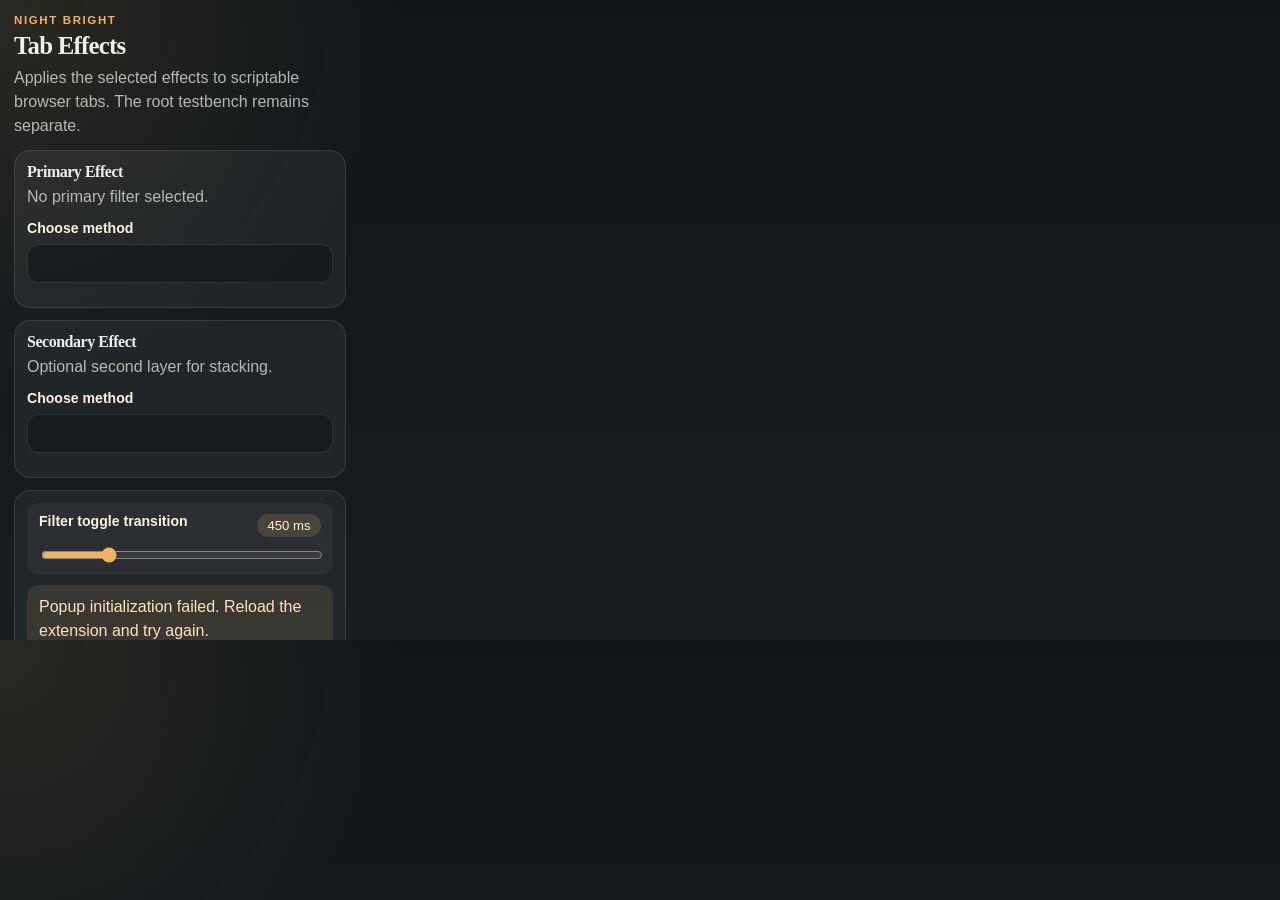
==== chrome-extension/popup.html @ 32736572 "now operates effectively as an extension" ====
<!DOCTYPE html>
<html lang="en">
<head>
  <meta charset="UTF-8">
  <meta name="viewport" content="width=device-width, initial-scale=1.0">
  <title>Night Bright</title>
  <link rel="stylesheet" href="popup.css">
</head>
<body>
  <main class="popup-shell">
    <header class="popup-head">
      <p class="eyebrow">Night Bright</p>
      <h1>Tab Effects</h1>
      <p class="lede">Applies the selected effects to scriptable browser tabs. The root testbench remains separate.</p>
    </header>

    <section class="panel">
      <div class="section-head">
        <h2>Primary Effect</h2>
        <p id="primary-summary" class="summary">No primary filter selected.</p>
      </div>
      <label class="field-label" for="primary-method">Choose method</label>
      <select id="primary-method" class="method-select"></select>
      <div id="primary-panel" class="param-panel"></div>
    </section>

    <section class="panel">
      <div class="section-head">
        <h2>Secondary Effect</h2>
        <p id="secondary-summary" class="summary">Optional second layer for stacking.</p>
      </div>
      <label class="field-label" for="secondary-method">Choose method</label>
      <select id="secondary-method" class="method-select"></select>
      <div id="secondary-panel" class="param-panel"></div>
    </section>

    <section class="panel">
      <div class="slider-block">
        <div class="slider-head">
          <label class="field-label" for="transition-ms">Filter toggle transition</label>
          <output id="transition-ms-value" class="value-pill" for="transition-ms">450 ms</output>
        </div>
        <input id="transition-ms" type="range" min="0" max="2000" step="25" value="450">
      </div>
      <p id="status" class="status">Settings are stored globally and applied to scriptable tabs.</p>
    </section>
  </main>

  <script src="effect-model.js"></script>
  <script src="popup.js"></script>
</body>
</html>
---- chrome-extension/popup.css ----
:root {
  color-scheme: only dark;
  --bg-top: #10161a;
  --bg-bottom: #181d22;
  --panel-bg: rgba(255, 255, 255, 0.05);
  --panel-line: rgba(255, 255, 255, 0.1);
  --copy: #eef1eb;
  --muted: rgba(238, 241, 235, 0.72);
  --accent: #efb261;
  --accent-soft: rgba(239, 178, 97, 0.16);
}

* {
  box-sizing: border-box;
}

html,
body {
  margin: 0;
  min-width: 360px;
}

body {
  background:
    radial-gradient(circle at top left, rgba(239, 178, 97, 0.12), transparent 28%),
    linear-gradient(180deg, var(--bg-top) 0%, var(--bg-bottom) 100%);
  color: var(--copy);
  font-family: "Trebuchet MS", "Segoe UI", sans-serif;
}

.popup-shell {
  display: grid;
  gap: 12px;
  width: 360px;
  max-height: 640px;
  padding: 14px;
  overflow: auto;
}

.popup-head {
  display: grid;
  gap: 6px;
}

.popup-head h1,
.section-head h2 {
  margin: 0;
  font-family: Georgia, "Book Antiqua", serif;
  letter-spacing: -0.03em;
}

.popup-head h1 {
  font-size: 1.55rem;
}

.eyebrow {
  margin: 0;
  color: var(--accent);
  letter-spacing: 0.14em;
  text-transform: uppercase;
  font-size: 0.72rem;
  font-weight: 700;
}

.lede,
.summary,
.status {
  margin: 0;
  color: var(--muted);
  line-height: 1.5;
}

.panel {
  padding: 12px;
  border: 1px solid var(--panel-line);
  border-radius: 16px;
  background: var(--panel-bg);
}

.section-head {
  display: grid;
  gap: 4px;
  margin-bottom: 10px;
}

.section-head h2 {
  font-size: 1rem;
}

.field-label {
  display: inline-block;
  margin-bottom: 8px;
  color: #fff3dd;
  font-size: 0.88rem;
  font-weight: 700;
}

.method-select,
.slider-block input[type="range"],
.param-slider input[type="range"] {
  width: 100%;
}

.method-select {
  appearance: none;
  border: 1px solid var(--panel-line);
  border-radius: 12px;
  padding: 10px 12px;
  background: rgba(7, 10, 13, 0.35);
  color: var(--copy);
  font: inherit;
}

.param-panel {
  display: grid;
  gap: 10px;
  margin-top: 12px;
}

.empty-panel {
  margin: 0;
  padding: 10px 12px;
  border-radius: 12px;
  background: rgba(255, 255, 255, 0.04);
  color: var(--muted);
  line-height: 1.45;
}

.slider-block,
.param-slider {
  display: grid;
  gap: 8px;
  padding: 10px 12px;
  border-radius: 12px;
  background: rgba(255, 255, 255, 0.04);
}

.slider-head {
  display: flex;
  align-items: center;
  justify-content: space-between;
  gap: 12px;
}

.value-pill {
  min-width: 64px;
  padding: 4px 10px;
  border-radius: 999px;
  background: var(--accent-soft);
  color: #fff0d5;
  text-align: center;
  font-size: 0.82rem;
}

.range-copy p {
  margin: 0;
  color: var(--muted);
  font-size: 0.82rem;
  line-height: 1.45;
}

.status {
  margin-top: 10px;
  padding: 10px 12px;
  border-radius: 12px;
  background: rgba(239, 178, 97, 0.11);
  color: #ffe3bb;
}

input[type="range"] {
  accent-color: var(--accent);
}
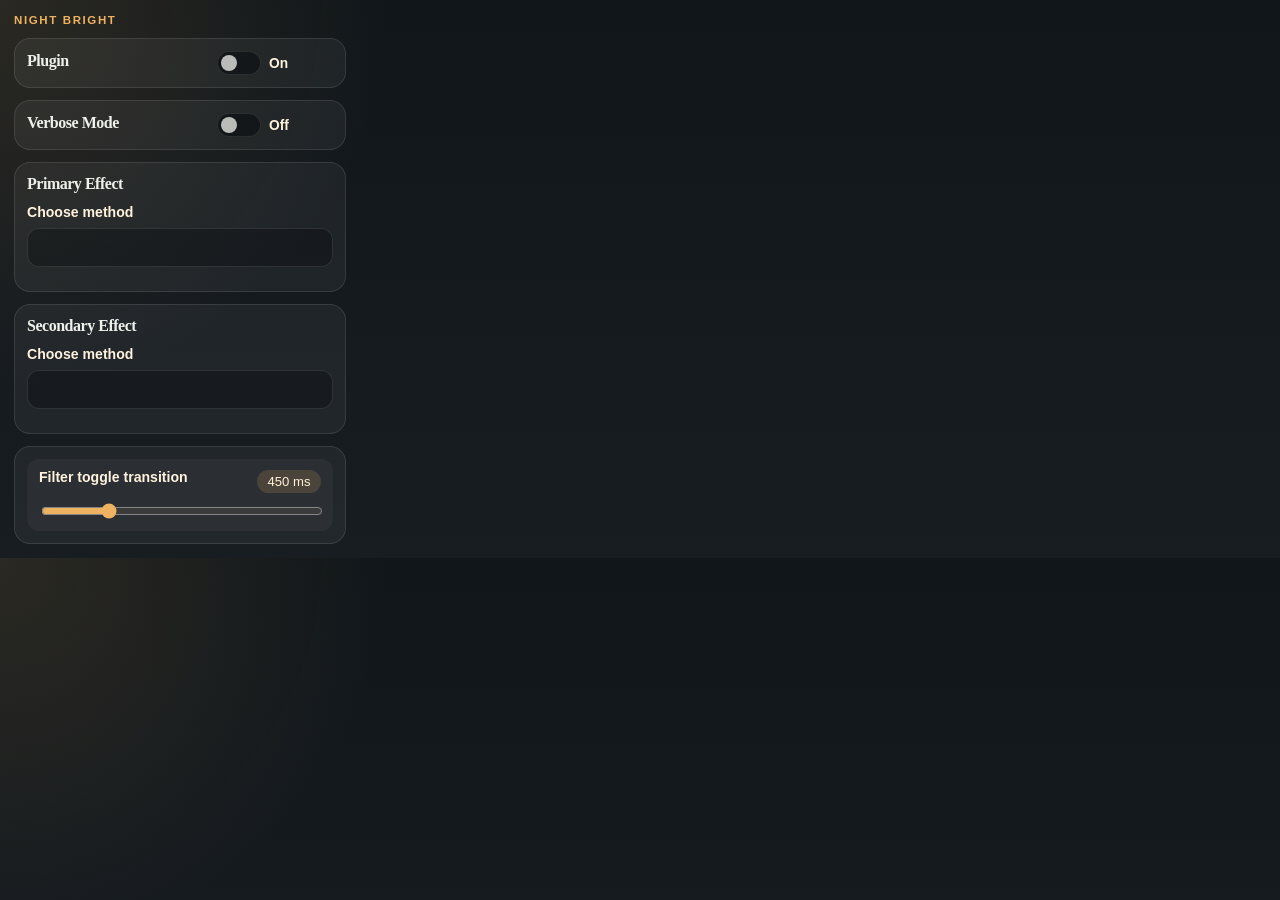
==== commit 637920db: "added on/off toggle; added verbose mode toggle (with existing text content being considered 'on' and" ====
--- a/chrome-extension/popup.html
+++ b/chrome-extension/popup.html
@@ -13,6 +13,34 @@
       <h1>Tab Effects</h1>
       <p class="lede">Applies the selected effects to scriptable browser tabs. The root testbench remains separate.</p>
     </header>
+
+    <section class="panel power-panel" aria-label="Extension power">
+      <div>
+        <h2>Plugin</h2>
+        <p id="enabled-summary" class="summary">Effects enabled on scriptable tabs.</p>
+      </div>
+      <label class="switch" for="enabled-toggle">
+        <input id="enabled-toggle" type="checkbox">
+        <span class="switch-track" aria-hidden="true">
+          <span class="switch-thumb"></span>
+        </span>
+        <span id="enabled-toggle-text" class="switch-text">On</span>
+      </label>
+    </section>
+
+    <section class="panel power-panel" aria-label="Verbose mode">
+      <div>
+        <h2>Verbose Mode</h2>
+        <p id="verbose-summary" class="summary">Shows explanatory copy and current plugin status.</p>
+      </div>
+      <label class="switch" for="verbose-toggle">
+        <input id="verbose-toggle" type="checkbox">
+        <span class="switch-track" aria-hidden="true">
+          <span class="switch-thumb"></span>
+        </span>
+        <span id="verbose-toggle-text" class="switch-text">Off</span>
+      </label>
+    </section>
 
     <section class="panel">
       <div class="section-head">
--- a/chrome-extension/popup.css
+++ b/chrome-extension/popup.css
@@ -43,7 +43,8 @@
 }
 
 .popup-head h1,
-.section-head h2 {
+.section-head h2,
+.power-panel h2 {
   margin: 0;
   font-family: Georgia, "Book Antiqua", serif;
   letter-spacing: -0.03em;
@@ -51,6 +52,17 @@
 
 .popup-head h1 {
   font-size: 1.55rem;
+}
+
+body:not(.verbose-on) .popup-head h1,
+body:not(.verbose-on) .lede,
+body:not(.verbose-on) .summary,
+body:not(.verbose-on) .status,
+body:not(.verbose-on) .empty-panel,
+body:not(.verbose-on) .range-copy,
+body:not(.verbose-on) .graph-key,
+body:not(.verbose-on) .graph-caption {
+  display: none;
 }
 
 .eyebrow {
@@ -75,6 +87,78 @@
   border: 1px solid var(--panel-line);
   border-radius: 16px;
   background: var(--panel-bg);
+}
+
+.power-panel {
+  display: flex;
+  align-items: center;
+  justify-content: space-between;
+  gap: 14px;
+}
+
+.power-panel h2 {
+  margin-bottom: 4px;
+  font-size: 1rem;
+}
+
+.switch {
+  display: inline-flex;
+  align-items: center;
+  gap: 8px;
+  min-width: 116px;
+  color: #fff3dd;
+  font-size: 0.86rem;
+  font-weight: 700;
+  cursor: pointer;
+}
+
+.switch input {
+  position: absolute;
+  inline-size: 1px;
+  block-size: 1px;
+  opacity: 0;
+  pointer-events: none;
+}
+
+.switch-track {
+  position: relative;
+  flex: 0 0 auto;
+  width: 44px;
+  height: 24px;
+  border: 1px solid var(--panel-line);
+  border-radius: 999px;
+  background: rgba(7, 10, 13, 0.55);
+  transition:
+    background 160ms ease,
+    border-color 160ms ease;
+}
+
+.switch-thumb {
+  position: absolute;
+  top: 3px;
+  left: 3px;
+  width: 16px;
+  height: 16px;
+  border-radius: 50%;
+  background: rgba(238, 241, 235, 0.76);
+  transition:
+    background 160ms ease,
+    transform 160ms ease;
+}
+
+.switch input:checked + .switch-track {
+  border-color: rgba(239, 178, 97, 0.72);
+  background: var(--accent-soft);
+}
+
+.switch input:checked + .switch-track .switch-thumb {
+  background: var(--accent);
+  transform: translateX(20px);
+}
+
+.switch input:focus-visible + .switch-track {
+  outline: 2px solid rgba(239, 178, 97, 0.92);
+  outline-offset: 3px;
 }
 
 .section-head {
@@ -159,6 +243,100 @@
   line-height: 1.45;
 }
 
+.graph-card {
+  display: grid;
+  gap: 8px;
+  padding: 10px 12px;
+  border-radius: 12px;
+  background: rgba(255, 255, 255, 0.04);
+}
+
+.graph-head {
+  display: flex;
+  align-items: baseline;
+  justify-content: space-between;
+  gap: 12px;
+}
+
+.graph-label,
+.graph-key,
+.graph-caption {
+  margin: 0;
+}
+
+.graph-label {
+  color: #fff3dd;
+  font-size: 0.84rem;
+  font-weight: 700;
+}
+
+.graph-key {
+  color: rgba(238, 241, 235, 0.58);
+  font-size: 0.68rem;
+  letter-spacing: 0.08em;
+  text-transform: uppercase;
+}
+
+.graph-caption {
+  color: var(--muted);
+  font-size: 0.78rem;
+  line-height: 1.45;
+}
+
+.graph-svg {
+  display: block;
+  width: 100%;
+  height: auto;
+  border-radius: 10px;
+  background: rgba(7, 10, 13, 0.32);
+}
+
+.graph-frame {
+  fill: rgba(255, 255, 255, 0.025);
+  stroke: rgba(255, 255, 255, 0.1);
+}
+
+.graph-grid {
+  stroke: rgba(255, 255, 255, 0.07);
+  stroke-width: 1;
+}
+
+.graph-reference {
+  stroke: rgba(238, 241, 235, 0.2);
+  stroke-width: 1.5;
+  stroke-dasharray: 5 4;
+}
+
+.graph-curve {
+  fill: none;
+  stroke: var(--accent);
+  stroke-width: 3;
+  stroke-linecap: round;
+  stroke-linejoin: round;
+}
+
+.graph-marker-line {
+  stroke: rgba(255, 243, 221, 0.26);
+  stroke-width: 1.5;
+  stroke-dasharray: 3 4;
+}
+
+.graph-marker-dot {
+  fill: #fff3dd;
+}
+
+.graph-axis-label,
+.graph-marker-label {
+  fill: rgba(238, 241, 235, 0.72);
+  font-family: "Trebuchet MS", "Segoe UI", sans-serif;
+  font-size: 10px;
+}
+
+.graph-marker-label {
+  fill: #fff0d5;
+  font-weight: 700;
+}
+
 .status {
   margin-top: 10px;
   padding: 10px 12px;
